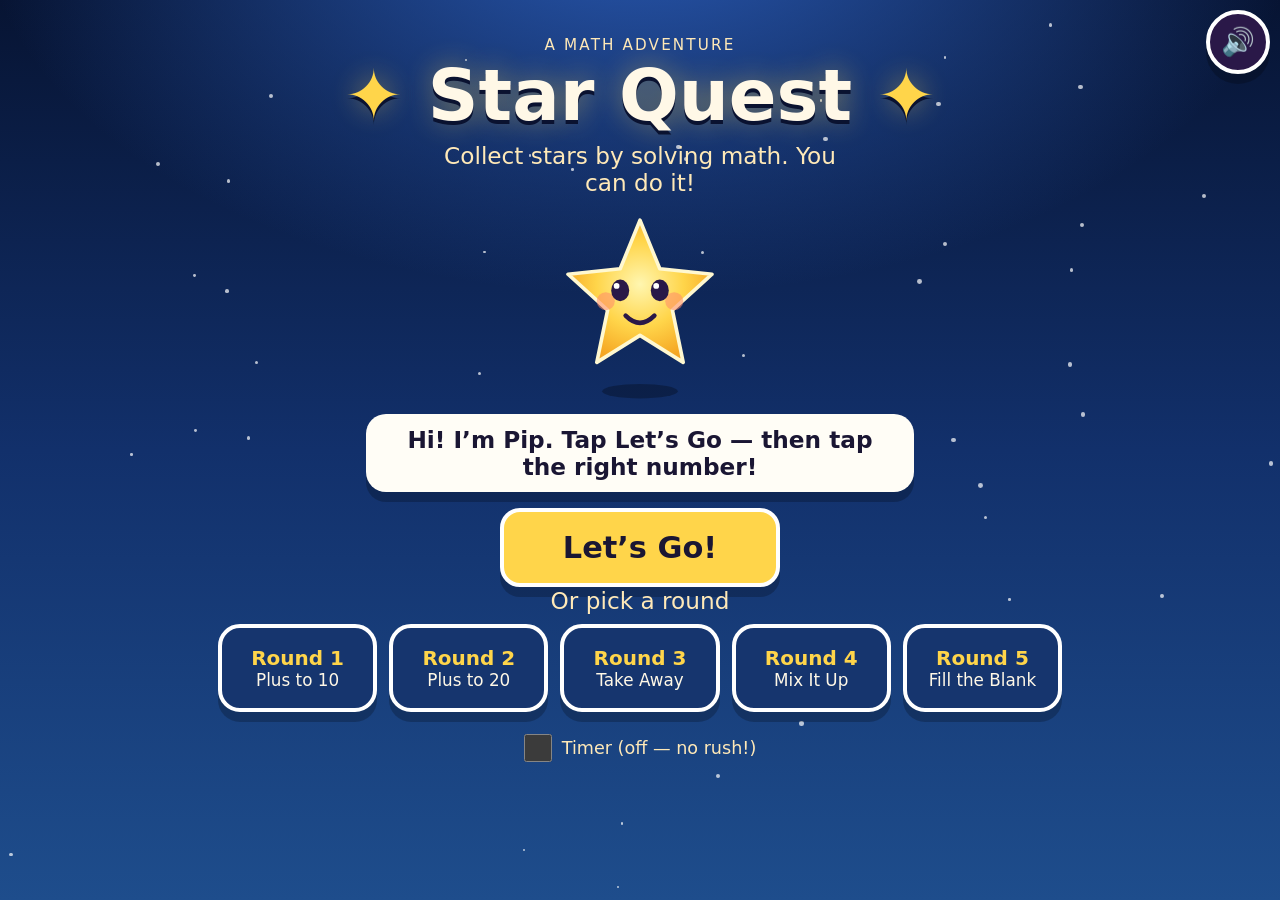
==== index.html @ 15f63126 "Add Star Quest math game." ====
<!DOCTYPE html>
<html lang="en">
<head>
  <meta charset="UTF-8" />
  <meta name="viewport" content="width=device-width, initial-scale=1, maximum-scale=5, viewport-fit=cover" />
  <meta name="color-scheme" content="dark" />
  <meta name="theme-color" content="#0b1b4a" />
  <title>Star Quest</title>
  <link rel="icon" href="assets/star.svg" type="image/svg+xml" />
  <link rel="stylesheet" href="css/style.css" />
  <!--
    Star Quest — a local math game for ages ~7.
    Open this file by double-clicking it. No internet or install needed.
    Tweak question counts and difficulty in js/game.js (look for TWEAK THESE).
  -->
</head>
<body>
  <div id="sky" aria-hidden="true"></div>

  <button id="btn-mute" class="icon-btn" type="button" aria-pressed="false" aria-label="Sound is on. Tap to mute.">
    <span class="icon-sound" data-on="🔊" data-off="🔇">🔊</span>
  </button>

  <!-- START -->
  <section id="screen-start" class="screen active" aria-label="Start screen">
    <p class="eyebrow">A math adventure</p>
    <h1 class="title">
      <span class="title-star" aria-hidden="true">✦</span>
      Star Quest
      <span class="title-star" aria-hidden="true">✦</span>
    </h1>
    <p class="tagline">Collect stars by solving math. You can do it!</p>

    <div class="hero-wrap" aria-hidden="true">
      <div class="hero mood-wave" data-hero>
        <!-- friendly star buddy: simple SVG, not scary -->
        <svg viewBox="0 0 200 220" class="hero-svg" role="img">
          <defs>
            <radialGradient id="starGlow" cx="50%" cy="45%" r="55%">
              <stop offset="0%" stop-color="#fff6b0" />
              <stop offset="55%" stop-color="#ffd54a" />
              <stop offset="100%" stop-color="#f5a623" />
            </radialGradient>
          </defs>
          <ellipse class="hero-shadow" cx="100" cy="208" rx="42" ry="8" fill="#000" opacity="0.28" />
          <polygon class="hero-body" points="100,18 122,72 180,78 136,118 148,176 100,146 52,176 64,118 20,78 78,72" fill="url(#starGlow)" stroke="#fff8d0" stroke-width="4" stroke-linejoin="round" />
          <circle class="blush l" cx="62" cy="108" r="10" fill="#ff8a6a" opacity="0.55" />
          <circle class="blush r" cx="138" cy="108" r="10" fill="#ff8a6a" opacity="0.55" />
          <g class="eyes">
            <ellipse class="eye l" cx="78" cy="96" rx="10" ry="12" fill="#2a1848" />
            <ellipse class="eye r" cx="122" cy="96" rx="10" ry="12" fill="#2a1848" />
            <circle class="shine" cx="74" cy="91" r="3.2" fill="#fff" />
            <circle class="shine" cx="118" cy="91" r="3.2" fill="#fff" />
          </g>
          <path class="mouth smile" d="M84 124 Q100 140 116 124" fill="none" stroke="#2a1848" stroke-width="5" stroke-linecap="round" />
          <path class="mouth oops" d="M92 126 Q100 118 108 126 Q100 136 92 126" fill="#2a1848" />
          <ellipse class="mouth wow" cx="100" cy="128" rx="10" ry="12" fill="#2a1848" />
        </svg>
      </div>
    </div>

    <p id="speech-start" class="speech" role="status">Hi! I’m Pip. Tap Let’s Go — then tap the right number!</p>

    <button id="btn-start" class="btn primary huge" type="button">Let’s Go!</button>

    <p class="pick-label">Or pick a round</p>
    <div class="round-grid" id="round-picks"></div>

    <label class="toggle-row" for="toggle-timer">
      <input id="toggle-timer" type="checkbox" />
      <span>Timer (off — no rush!)</span>
    </label>
  </section>

  <!-- GAME -->
  <section id="screen-game" class="screen" aria-label="Game" hidden>
    <header class="hud">
      <div class="hearts" id="hearts" aria-live="polite" aria-label="Hearts left"></div>
      <div class="progress" id="progress-stars" aria-label="Question progress"></div>
      <div class="round-chip" id="round-chip">Round 1</div>
    </header>

    <div class="path-wrap" aria-hidden="true">
      <div class="path" id="path"></div>
      <div class="hero mood-think on-path" data-hero>
        <svg viewBox="0 0 200 220" class="hero-svg" role="img">
          <defs>
            <radialGradient id="starGlow2" cx="50%" cy="45%" r="55%">
              <stop offset="0%" stop-color="#fff6b0" />
              <stop offset="55%" stop-color="#ffd54a" />
              <stop offset="100%" stop-color="#f5a623" />
            </radialGradient>
          </defs>
          <ellipse class="hero-shadow" cx="100" cy="208" rx="42" ry="8" fill="#000" opacity="0.28" />
          <polygon class="hero-body" points="100,18 122,72 180,78 136,118 148,176 100,146 52,176 64,118 20,78 78,72" fill="url(#starGlow2)" stroke="#fff8d0" stroke-width="4" stroke-linejoin="round" />
          <circle class="blush l" cx="62" cy="108" r="10" fill="#ff8a6a" opacity="0.55" />
          <circle class="blush r" cx="138" cy="108" r="10" fill="#ff8a6a" opacity="0.55" />
          <g class="eyes">
            <ellipse class="eye l" cx="78" cy="96" rx="10" ry="12" fill="#2a1848" />
            <ellipse class="eye r" cx="122" cy="96" rx="10" ry="12" fill="#2a1848" />
            <circle class="shine" cx="74" cy="91" r="3.2" fill="#fff" />
            <circle class="shine" cx="118" cy="91" r="3.2" fill="#fff" />
          </g>
          <path class="mouth smile" d="M84 124 Q100 140 116 124" fill="none" stroke="#2a1848" stroke-width="5" stroke-linecap="round" />
          <path class="mouth oops" d="M92 126 Q100 118 108 126 Q100 136 92 126" fill="#2a1848" />
          <ellipse class="mouth wow" cx="100" cy="128" rx="10" ry="12" fill="#2a1848" />
        </svg>
      </div>
    </div>

    <p id="speech-game" class="speech" role="status">What is the answer?</p>

    <div class="question-card">
      <p class="q-label" id="q-label">Question 1 of 8</p>
      <p class="question" id="question" aria-live="polite">3 + 4</p>
      <div class="timer" id="timer" hidden>
        <div class="timer-bar" id="timer-bar"></div>
      </div>
    </div>

    <div class="answers" id="answers" role="group" aria-label="Answer choices. Press 1 through 4 on the keyboard."></div>
  </section>

  <!-- END -->
  <section id="screen-end" class="screen" aria-label="Round finished" hidden>
    <h2 class="title small">You did it!</h2>
    <div class="hero-wrap" aria-hidden="true">
      <div class="hero mood-yay" data-hero>
        <svg viewBox="0 0 200 220" class="hero-svg" role="img">
          <defs>
            <radialGradient id="starGlow3" cx="50%" cy="45%" r="55%">
              <stop offset="0%" stop-color="#fff6b0" />
              <stop offset="55%" stop-color="#ffd54a" />
              <stop offset="100%" stop-color="#f5a623" />
            </radialGradient>
          </defs>
          <ellipse class="hero-shadow" cx="100" cy="208" rx="42" ry="8" fill="#000" opacity="0.28" />
          <polygon class="hero-body" points="100,18 122,72 180,78 136,118 148,176 100,146 52,176 64,118 20,78 78,72" fill="url(#starGlow3)" stroke="#fff8d0" stroke-width="4" stroke-linejoin="round" />
          <circle class="blush l" cx="62" cy="108" r="10" fill="#ff8a6a" opacity="0.55" />
          <circle class="blush r" cx="138" cy="108" r="10" fill="#ff8a6a" opacity="0.55" />
          <g class="eyes">
            <ellipse class="eye l" cx="78" cy="96" rx="10" ry="12" fill="#2a1848" />
            <ellipse class="eye r" cx="122" cy="96" rx="10" ry="12" fill="#2a1848" />
            <circle class="shine" cx="74" cy="91" r="3.2" fill="#fff" />
            <circle class="shine" cx="118" cy="91" r="3.2" fill="#fff" />
          </g>
          <path class="mouth smile" d="M84 124 Q100 140 116 124" fill="none" stroke="#2a1848" stroke-width="5" stroke-linecap="round" />
          <path class="mouth oops" d="M92 126 Q100 118 108 126 Q100 136 92 126" fill="#2a1848" />
          <ellipse class="mouth wow" cx="100" cy="128" rx="10" ry="12" fill="#2a1848" />
        </svg>
      </div>
    </div>
    <p id="end-stars" class="end-stars">7 stars</p>
    <p id="speech-end" class="speech" role="status">Wow! You collected so many stars!</p>
    <div class="end-actions">
      <button id="btn-again" class="btn primary huge" type="button">Play again</button>
      <button id="btn-next" class="btn secondary huge" type="button">Next round</button>
      <button id="btn-picks" class="btn ghost" type="button">Pick a round</button>
    </div>
  </section>

  <div id="confetti" aria-hidden="true"></div>

  <script src="js/game.js"></script>
</body>
</html>
---- css/style.css ----
/* Star Quest styles — high contrast, big tap targets, no webfonts (works offline). */

:root {
  --sky-top: #071433;
  --sky-mid: #12306b;
  --sky-bot: #1e4d8c;
  --cream: #fff8e7;
  --cream-soft: #ffe9b8;
  --gold: #ffd54a;
  --gold-deep: #f0a202;
  --ink: #1a1633;
  --ink-soft: #3d3460;
  --coral: #ff6b5a;
  --mint: #2ecc7a;
  --pink: #ff5d7a;
  --btn-face: #fffdf6;
  --shadow: 0 10px 0 rgba(0, 0, 0, 0.22);
  --radius: 22px;
  --focus: 0 0 0 4px #fff, 0 0 0 8px #ffd54a;
}

* { box-sizing: border-box; margin: 0; padding: 0; }

html, body {
  min-height: 100%;
  background: var(--sky-top);
  color: var(--cream);
  font-family: "Trebuchet MS", "Segoe UI", "Avenir Next", "Gill Sans", system-ui, sans-serif;
  -webkit-tap-highlight-color: transparent;
  user-select: none;
}

body {
  min-height: 100dvh;
  overflow-x: hidden;
  background:
    radial-gradient(1200px 700px at 50% -10%, #2a5cb8 0%, transparent 55%),
    linear-gradient(180deg, var(--sky-top) 0%, var(--sky-mid) 50%, var(--sky-bot) 100%);
}

button, input { font: inherit; color: inherit; }

/* ===== starfield ===== */
#sky {
  position: fixed;
  inset: 0;
  pointer-events: none;
  z-index: 0;
  overflow: hidden;
}
.sky-dot {
  position: absolute;
  width: 3px;
  height: 3px;
  background: #fff;
  border-radius: 50%;
  opacity: 0.7;
  animation: twinkle 2.8s ease-in-out infinite;
}
@keyframes twinkle {
  0%, 100% { opacity: 0.25; transform: scale(0.8); }
  50% { opacity: 1; transform: scale(1.4); }
}

/* ===== screens ===== */
.screen {
  position: relative;
  z-index: 1;
  max-width: 880px;
  margin: 0 auto;
  padding: 20px 18px 32px;
  min-height: 100dvh;
  display: none;
  flex-direction: column;
  align-items: center;
  text-align: center;
}
.screen.active { display: flex; }

.eyebrow {
  letter-spacing: 0.14em;
  text-transform: uppercase;
  font-size: 0.95rem;
  color: var(--cream-soft);
  margin-top: 8px;
}
.title {
  font-size: clamp(2.6rem, 9vw, 4.4rem);
  line-height: 1.05;
  text-shadow: 0 4px 0 #0a1230, 0 0 28px rgba(255, 213, 74, 0.45);
  margin: 6px 0 8px;
}
.title.small { font-size: clamp(2rem, 7vw, 3.2rem); }
.title-star { color: var(--gold); }
.tagline, .pick-label {
  font-size: clamp(1.15rem, 3.4vw, 1.45rem);
  color: var(--cream-soft);
  max-width: 28ch;
}

/* ===== hero ===== */
.hero-wrap { margin: 8px 0 4px; }
.hero {
  width: min(180px, 42vw);
  margin: 0 auto;
  animation: floaty 2.6s ease-in-out infinite;
}
.hero.on-path {
  position: absolute;
  bottom: 18px;
  width: min(78px, 14vw);
  margin: 0;
  transition: left 0.45s ease;
  z-index: 2;
}
.hero-svg { width: 100%; height: auto; display: block; overflow: visible; }
.mouth.oops, .mouth.wow { display: none; }
.hero.mood-oops .mouth.smile,
.hero.mood-yay .mouth.smile { display: none; }
.hero.mood-oops .mouth.oops { display: block; }
.hero.mood-yay .mouth.wow { display: block; }
.hero.mood-wave { animation: wave 1.6s ease-in-out infinite; }
.hero.mood-yay { animation: hop 0.7s ease-in-out infinite; }
@keyframes floaty {
  0%, 100% { transform: translateY(0); }
  50% { transform: translateY(-10px); }
}
@keyframes wave {
  0%, 100% { transform: rotate(-6deg); }
  50% { transform: rotate(6deg); }
}
@keyframes hop {
  0%, 100% { transform: translateY(0) scale(1); }
  50% { transform: translateY(-14px) scale(1.06); }
}

/* ===== speech ===== */
.speech {
  background: var(--btn-face);
  color: var(--ink);
  border-radius: 20px;
  padding: 12px 18px;
  font-size: clamp(1.15rem, 3.2vw, 1.45rem);
  font-weight: 700;
  max-width: 34ch;
  box-shadow: var(--shadow);
  margin: 8px 0 16px;
  min-height: 3.1em;
  display: flex;
  align-items: center;
  justify-content: center;
}

/* ===== buttons ===== */
.btn {
  border: 4px solid #fff;
  border-radius: 20px;
  padding: 16px 28px;
  min-height: 68px;
  min-width: min(100%, 280px);
  font-size: 1.55rem;
  font-weight: 800;
  cursor: pointer;
  box-shadow: var(--shadow);
  touch-action: manipulation;
  transition: transform 0.08s ease, filter 0.08s ease;
}
.btn.huge { font-size: clamp(1.5rem, 4.5vw, 1.9rem); padding: 18px 32px; }
.btn.primary { background: var(--gold); color: var(--ink); }
.btn.secondary { background: #7ad7ff; color: var(--ink); }
.btn.ghost {
  background: transparent;
  color: var(--cream);
  box-shadow: none;
  min-width: auto;
  min-height: 56px;
  border-color: rgba(255,255,255,0.45);
}
.btn:hover { filter: brightness(1.06); }
.btn:active { transform: translateY(4px); box-shadow: 0 6px 0 rgba(0,0,0,0.2); }
.btn:focus-visible { outline: none; box-shadow: var(--shadow), var(--focus); }

.icon-btn {
  position: fixed;
  top: 10px;
  right: 10px;
  z-index: 5;
  width: 64px;
  height: 64px;
  border-radius: 50%;
  border: 4px solid #fff;
  background: #2a1848;
  font-size: 1.7rem;
  cursor: pointer;
  box-shadow: var(--shadow);
  touch-action: manipulation;
}
.icon-btn:focus-visible { outline: none; box-shadow: var(--focus); }
.icon-btn[aria-pressed="true"] { background: #4a3060; }

.round-grid {
  width: 100%;
  display: grid;
  grid-template-columns: repeat(2, minmax(0, 1fr));
  gap: 12px;
  margin: 10px 0 18px;
}
.round-card {
  background: #16356e;
  border: 4px solid #fff;
  border-radius: var(--radius);
  padding: 14px 10px;
  min-height: 88px;
  color: var(--cream);
  cursor: pointer;
  box-shadow: var(--shadow);
  touch-action: manipulation;
  text-align: center;
}
.round-card strong {
  display: block;
  font-size: 1.25rem;
  color: var(--gold);
}
.round-card span { font-size: 1.05rem; }
.round-card:active { transform: translateY(3px); }
.round-card:focus-visible { outline: none; box-shadow: var(--focus); }

.toggle-row {
  display: flex;
  align-items: center;
  gap: 10px;
  font-size: 1.1rem;
  color: var(--cream-soft);
  margin-top: 4px;
  cursor: pointer;
}
.toggle-row input {
  width: 28px;
  height: 28px;
  accent-color: var(--gold);
}

/* ===== HUD / game ===== */
.hud {
  width: 100%;
  display: grid;
  grid-template-columns: auto 1fr auto;
  align-items: center;
  gap: 8px;
  margin: 8px 0 4px;
  padding-right: 72px; /* room for mute */
}
.hearts { display: flex; gap: 4px; font-size: 2rem; letter-spacing: 1px; }
.hearts .lost { opacity: 0.22; filter: grayscale(1); }
.progress { display: flex; justify-content: center; gap: 5px; flex-wrap: wrap; }
.progress .pip {
  width: 22px;
  height: 22px;
  border-radius: 50%;
  background: rgba(255,255,255,0.18);
  border: 2px solid #fff;
}
.progress .pip.done { background: var(--gold); box-shadow: 0 0 10px var(--gold); }
.progress .pip.now { background: #fff; transform: scale(1.15); }
.round-chip {
  background: #2a1848;
  border: 3px solid #fff;
  border-radius: 999px;
  padding: 6px 12px;
  font-weight: 800;
  font-size: 0.95rem;
  white-space: nowrap;
}

.path-wrap {
  position: relative;
  width: 100%;
  height: 118px;
  margin: 6px 0 4px;
}
.path {
  position: absolute;
  left: 4%;
  right: 4%;
  top: 46px;
  height: 14px;
  background: linear-gradient(90deg, #7ad7ff, #b388ff);
  border-radius: 999px;
  box-shadow: 0 4px 0 rgba(0,0,0,0.2);
}
.path-node {
  position: absolute;
  top: 32px;
  width: 42px;
  height: 42px;
  margin-left: -21px;
  border-radius: 50%;
  background: #16356e;
  border: 4px solid #fff;
  display: grid;
  place-items: center;
  font-size: 1.15rem;
  color: var(--gold);
  box-shadow: 0 4px 0 rgba(0,0,0,0.2);
}
.path-node.done { background: var(--gold); color: var(--ink); }
.path-node.now { transform: scale(1.12); box-shadow: 0 0 0 4px rgba(255,213,74,0.35); }

.question-card {
  width: 100%;
  background: var(--btn-face);
  color: var(--ink);
  border-radius: 28px;
  padding: 16px 12px 20px;
  box-shadow: var(--shadow);
  margin: 6px 0 16px;
}
.q-label {
  font-size: 1.05rem;
  color: var(--ink-soft);
  font-weight: 700;
}
.question {
  font-size: clamp(3rem, 12vw, 5.4rem);
  font-weight: 800;
  letter-spacing: 0.02em;
  line-height: 1.1;
  margin: 4px 0 0;
}
.blank {
  display: inline-block;
  min-width: 0.85em;
  border-bottom: 8px solid var(--gold-deep);
  color: var(--gold-deep);
  padding: 0 4px;
}

.timer {
  height: 12px;
  background: #ead9a8;
  border-radius: 999px;
  overflow: hidden;
  margin-top: 12px;
}
.timer-bar {
  height: 100%;
  width: 100%;
  background: var(--coral);
  transform-origin: left center;
}

.answers {
  width: 100%;
  display: grid;
  grid-template-columns: 1fr 1fr;
  gap: 14px;
}
.answer {
  min-height: 92px;
  border-radius: 22px;
  border: 4px solid #fff;
  background: #fffdf6;
  color: var(--ink);
  font-size: clamp(2rem, 7vw, 2.8rem);
  font-weight: 800;
  cursor: pointer;
  box-shadow: var(--shadow);
  touch-action: manipulation;
  position: relative;
}
.answer .key-hint {
  position: absolute;
  top: 8px;
  left: 10px;
  font-size: 0.95rem;
  color: var(--ink-soft);
}
.answer:active { transform: translateY(4px); box-shadow: 0 6px 0 rgba(0,0,0,0.2); }
.answer:focus-visible { outline: none; box-shadow: var(--shadow), var(--focus); }
.answer.correct { background: var(--mint); color: #08351c; }
.answer.wrong { background: var(--coral); color: #fff; }
.answer:disabled { cursor: default; }
.answer.used-wrong { opacity: 0.45; }

.shake { animation: shake 0.4s ease; }
@keyframes shake {
  0%, 100% { transform: translateX(0); }
  25% { transform: translateX(-10px); }
  75% { transform: translateX(10px); }
}

/* ===== end ===== */
.end-stars {
  font-size: clamp(2.2rem, 7vw, 3.2rem);
  font-weight: 800;
  color: var(--gold);
  text-shadow: 0 3px 0 #0a1230;
  margin: 4px 0;
}
.end-actions {
  display: flex;
  flex-direction: column;
  align-items: center;
  gap: 12px;
  width: 100%;
}

/* ===== confetti ===== */
#confetti {
  position: fixed;
  inset: 0;
  pointer-events: none;
  z-index: 8;
  overflow: hidden;
}
.confetti-bit {
  position: absolute;
  top: -20px;
  font-size: 22px;
  animation: fall 1.3s ease-in forwards;
}
@keyframes fall {
  to { transform: translateY(110vh) rotate(360deg); opacity: 0.2; }
}

/* tablet / laptop breathing room */
@media (min-width: 720px) {
  .screen { padding-top: 28px; }
  .round-grid { grid-template-columns: repeat(5, minmax(0, 1fr)); }
  .answers { gap: 18px; }
  .answer { min-height: 108px; }
  .hero.on-path { width: 88px; }
}

@media (max-width: 420px) {
  .hud { grid-template-columns: 1fr; justify-items: center; padding-right: 0; margin-top: 56px; }
  .path-node { width: 32px; height: 32px; margin-left: -16px; font-size: 0.95rem; }
  .hero.on-path { width: 58px; bottom: 22px; }
}

@media (prefers-reduced-motion: reduce) {
  *, *::before, *::after {
    animation-duration: 0.01ms !important;
    animation-iteration-count: 1 !important;
    transition-duration: 0.01ms !important;
  }
}
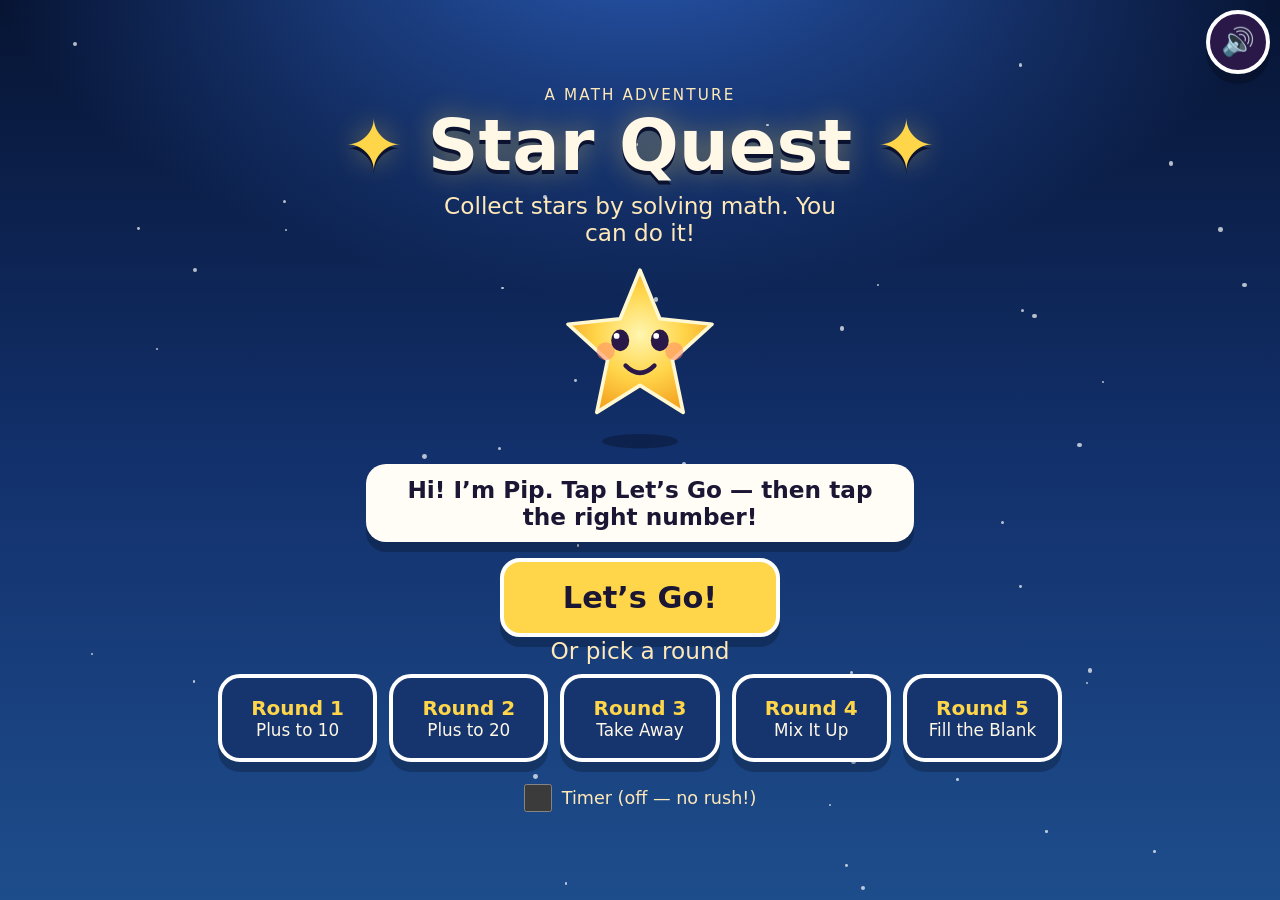
==== commit e5da5699: "Fix Star Quest hearts, timer label, and mute overlap. Emoji hearts ignored the grey-out style on pho" ====
--- a/index.html
+++ b/index.html
@@ -68,7 +68,7 @@
 
     <label class="toggle-row" for="toggle-timer">
       <input id="toggle-timer" type="checkbox" />
-      <span>Timer (off — no rush!)</span>
+      <span id="timer-label">Timer (off — no rush!)</span>
     </label>
   </section>
 
--- a/css/style.css
+++ b/css/style.css
@@ -76,6 +76,10 @@
   text-align: center;
 }
 .screen.active { display: flex; }
+#screen-start,
+#screen-end {
+  padding-top: 78px; /* keep titles out from under the mute button */
+}
 
 .eyebrow {
   letter-spacing: 0.14em;
@@ -252,7 +256,8 @@
   padding-right: 72px; /* room for mute */
 }
 .hearts { display: flex; gap: 4px; font-size: 2rem; letter-spacing: 1px; }
-.hearts .lost { opacity: 0.22; filter: grayscale(1); }
+.hearts .heart { color: #ff5d7a; text-shadow: 0 2px 0 rgba(0,0,0,0.25); }
+.hearts .heart.lost { color: #6a5a78; opacity: 0.4; filter: none; }
 .progress { display: flex; justify-content: center; gap: 5px; flex-wrap: wrap; }
 .progress .pip {
   width: 22px;
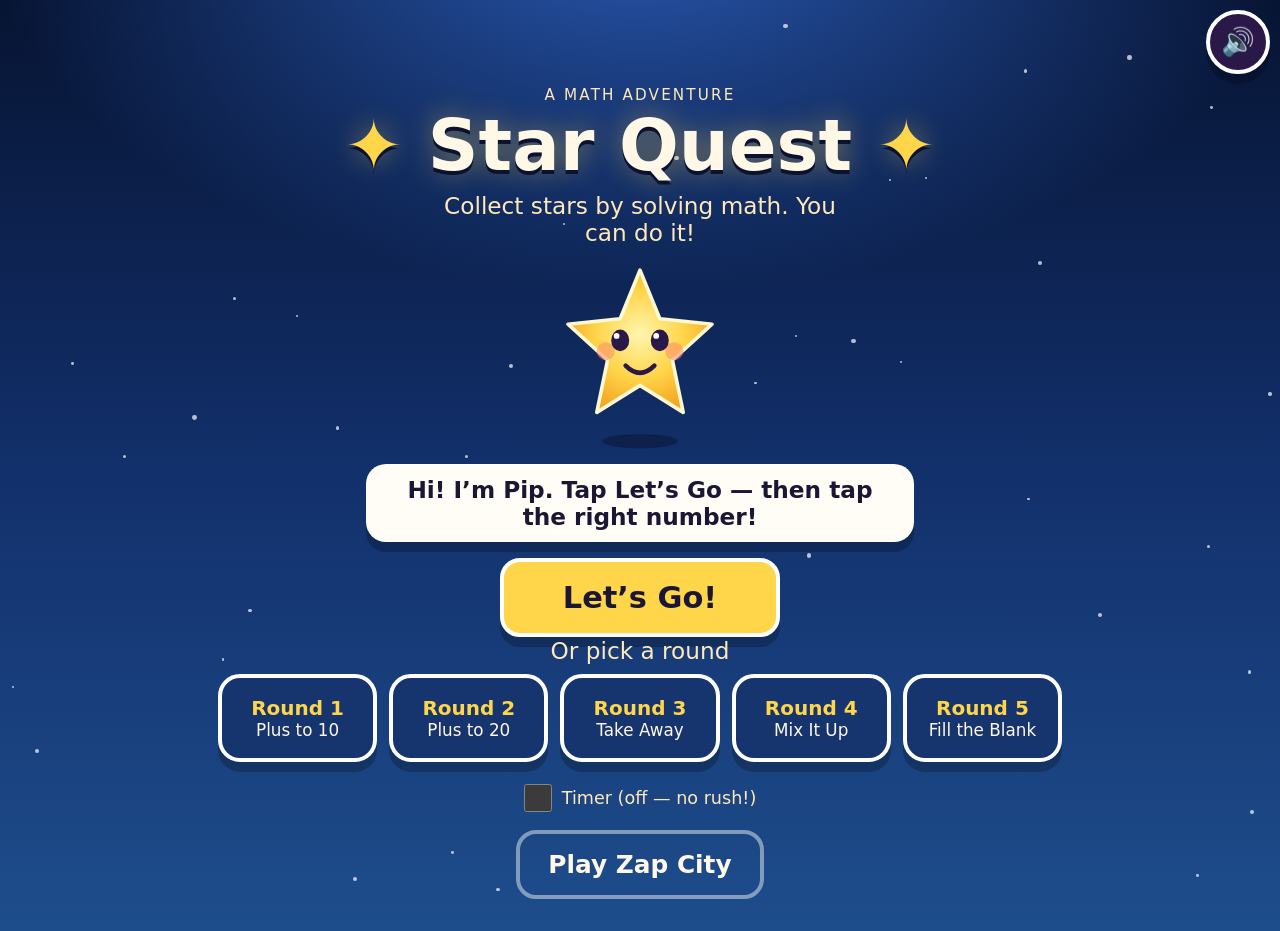
==== commit 84949ab8: "Add Zap City, a falling-sum laser game for age 7. Problems fall toward the skyline; kids tap the ans" ====
--- a/index.html
+++ b/index.html
@@ -70,6 +70,8 @@
       <input id="toggle-timer" type="checkbox" />
       <span id="timer-label">Timer (off — no rush!)</span>
     </label>
+
+    <a href="zap-city/" class="btn ghost" id="link-zap-city">Play Zap City</a>
   </section>
 
   <!-- GAME -->
--- a/css/style.css
+++ b/css/style.css
@@ -245,6 +245,15 @@
   accent-color: var(--gold);
 }
 
+#link-zap-city {
+  display: inline-flex;
+  align-items: center;
+  justify-content: center;
+  margin-top: 18px;
+  min-width: auto;
+  text-decoration: none;
+}
+
 /* ===== HUD / game ===== */
 .hud {
   width: 100%;
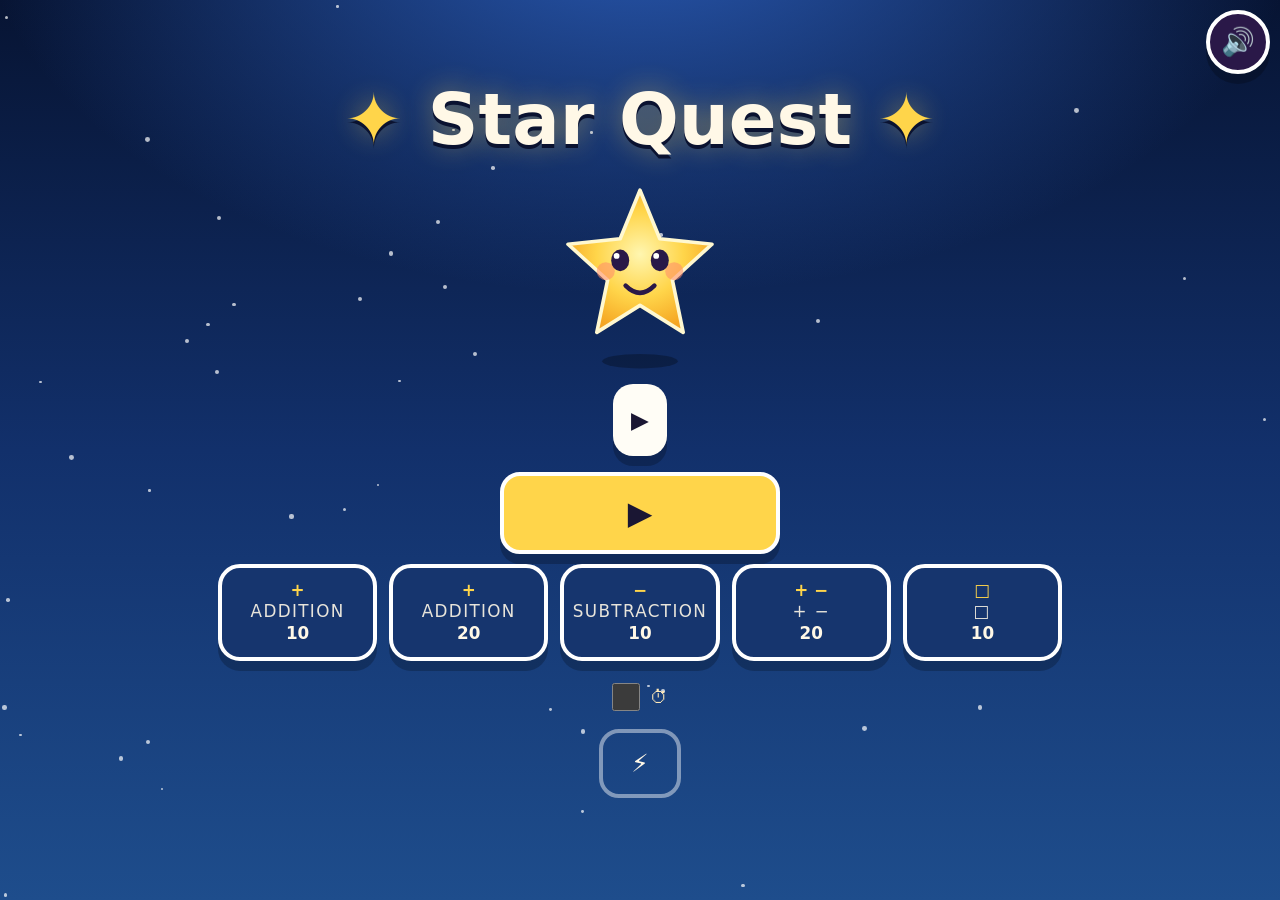
==== commit 4e81475b: "Kid-first labels and a long zap then blast. Plus and Take Away are now Addition and Subtraction. Hom" ====
--- a/index.html
+++ b/index.html
@@ -7,11 +7,11 @@
   <meta name="theme-color" content="#0b1b4a" />
   <title>Star Quest</title>
   <link rel="icon" href="assets/star.svg" type="image/svg+xml" />
-  <link rel="stylesheet" href="css/style.css" />
+  <link rel="stylesheet" href="css/style.css?v=kids1" />
   <!--
     Star Quest — a local math game for ages ~7.
     Open this file by double-clicking it. No internet or install needed.
-    Tweak question counts and difficulty in js/game.js (look for TWEAK THESE).
+    Tweak question counts and difficulty in js/game.js?v=kids1 (look for TWEAK THESE).
   -->
 </head>
 <body>
@@ -23,14 +23,12 @@
 
   <!-- START -->
   <section id="screen-start" class="screen active" aria-label="Start screen">
-    <p class="eyebrow">A math adventure</p>
     <h1 class="title">
       <span class="title-star" aria-hidden="true">✦</span>
       Star Quest
       <span class="title-star" aria-hidden="true">✦</span>
     </h1>
-    <p class="tagline">Collect stars by solving math. You can do it!</p>
-
+    
     <div class="hero-wrap" aria-hidden="true">
       <div class="hero mood-wave" data-hero>
         <!-- friendly star buddy: simple SVG, not scary -->
@@ -59,19 +57,18 @@
       </div>
     </div>
 
-    <p id="speech-start" class="speech" role="status">Hi! I’m Pip. Tap Let’s Go — then tap the right number!</p>
+    <p id="speech-start" class="speech" role="status">▶</p>
 
-    <button id="btn-start" class="btn primary huge" type="button">Let’s Go!</button>
+    <button id="btn-start" class="btn primary huge" type="button">▶</button>
 
-    <p class="pick-label">Or pick a round</p>
     <div class="round-grid" id="round-picks"></div>
 
     <label class="toggle-row" for="toggle-timer">
       <input id="toggle-timer" type="checkbox" />
-      <span id="timer-label">Timer (off — no rush!)</span>
+      <span id="timer-label">⏱</span>
     </label>
 
-    <a href="zap-city/" class="btn ghost" id="link-zap-city">Play Zap City</a>
+    <a href="zap-city/" class="btn ghost" id="link-zap-city">⚡</a>
   </section>
 
   <!-- GAME -->
@@ -110,10 +107,10 @@
       </div>
     </div>
 
-    <p id="speech-game" class="speech" role="status">What is the answer?</p>
+    <p id="speech-game" class="speech" hidden role="status"></p>
 
     <div class="question-card">
-      <p class="q-label" id="q-label">Question 1 of 8</p>
+      <p class="q-label" id="q-label">1 / 8</p>
       <p class="question" id="question" aria-live="polite">3 + 4</p>
       <div class="timer" id="timer" hidden>
         <div class="timer-bar" id="timer-bar"></div>
@@ -125,7 +122,7 @@
 
   <!-- END -->
   <section id="screen-end" class="screen" aria-label="Round finished" hidden>
-    <h2 class="title small">You did it!</h2>
+    <h2 class="title small">★</h2>
     <div class="hero-wrap" aria-hidden="true">
       <div class="hero mood-yay" data-hero>
         <svg viewBox="0 0 200 220" class="hero-svg" role="img">
@@ -152,17 +149,17 @@
         </svg>
       </div>
     </div>
-    <p id="end-stars" class="end-stars">7 stars</p>
-    <p id="speech-end" class="speech" role="status">Wow! You collected so many stars!</p>
+    <p id="end-stars" class="end-stars">★ 7 / 8</p>
+    <p id="speech-end" class="speech" hidden role="status"></p>
     <div class="end-actions">
-      <button id="btn-again" class="btn primary huge" type="button">Play again</button>
-      <button id="btn-next" class="btn secondary huge" type="button">Next round</button>
-      <button id="btn-picks" class="btn ghost" type="button">Pick a round</button>
+      <button id="btn-again" class="btn primary huge" type="button">↻</button>
+      <button id="btn-next" class="btn secondary huge" type="button">▶</button>
+      <button id="btn-picks" class="btn ghost" type="button">+ −</button>
     </div>
   </section>
 
   <div id="confetti" aria-hidden="true"></div>
 
-  <script src="js/game.js"></script>
+  <script src="js/game.js?v=kids1"></script>
 </body>
 </html>
--- a/css/style.css
+++ b/css/style.css
@@ -460,3 +460,26 @@
     transition-duration: 0.01ms !important;
   }
 }
+
+.round-card {
+  display: flex;
+  flex-direction: column;
+  align-items: center;
+  justify-content: center;
+  gap: 2px;
+}
+.round-sym {
+  display: block;
+  font-size: 2.2rem;
+  font-weight: 900;
+  line-height: 1;
+  color: var(--gold);
+}
+.round-word {
+  font-size: 0.72rem;
+  letter-spacing: 0.08em;
+  text-transform: uppercase;
+  opacity: 0.9;
+}
+.round-num { font-size: 1.15rem; font-weight: 800; }
+.btn.huge { letter-spacing: 0; font-size: 2rem; }
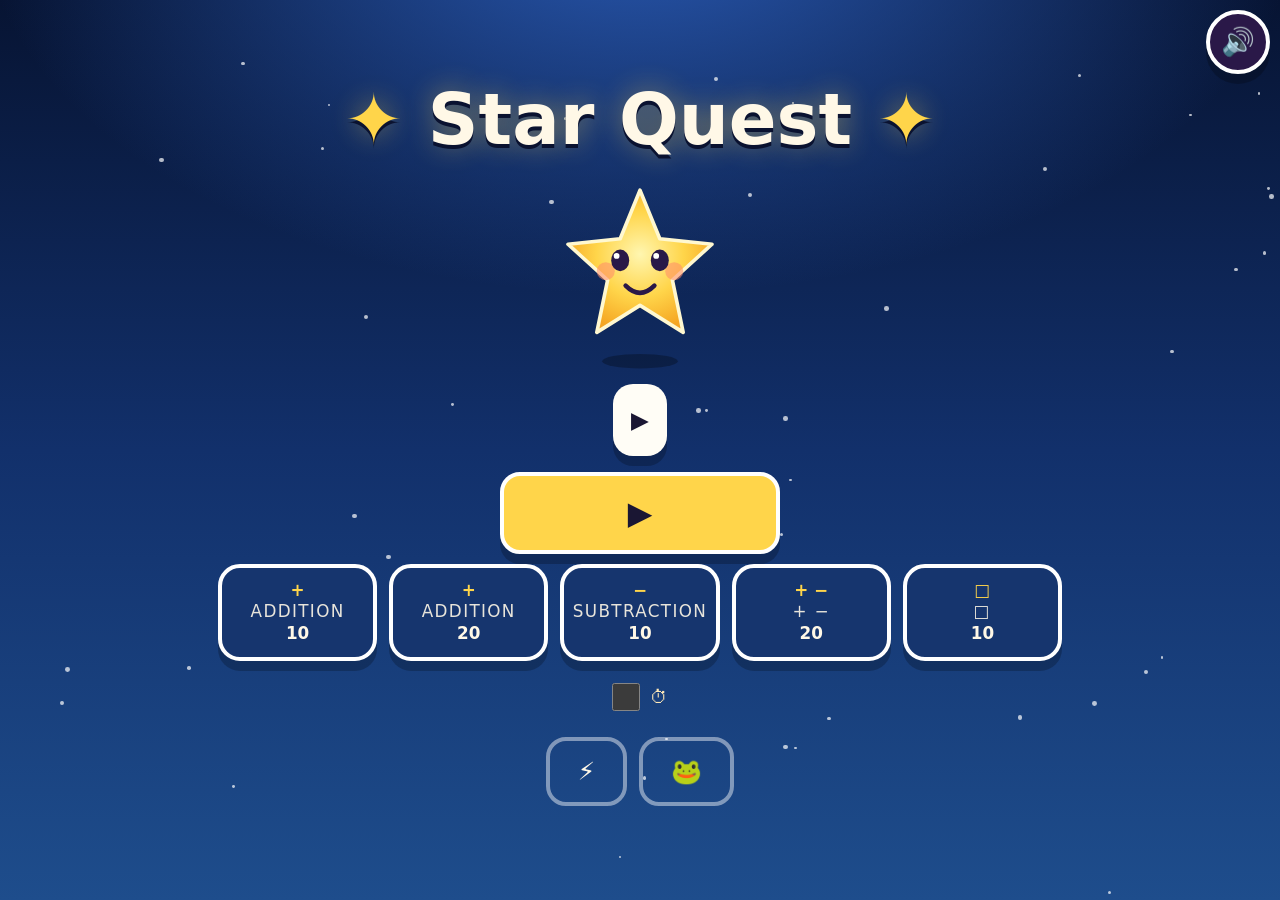
==== commit a0bc93a6: "Add Lily Hop, a pond-hopping math game." ====
--- a/index.html
+++ b/index.html
@@ -68,7 +68,10 @@
       <span id="timer-label">⏱</span>
     </label>
 
-    <a href="zap-city/" class="btn ghost" id="link-zap-city">⚡</a>
+    <nav class="more-games" aria-label="More games">
+      <a href="zap-city/" class="btn ghost" id="link-zap-city">⚡</a>
+      <a href="lily-hop/" class="btn ghost" id="link-lily-hop">🐸</a>
+    </nav>
   </section>
 
   <!-- GAME -->
--- a/css/style.css
+++ b/css/style.css
@@ -245,7 +245,8 @@
   accent-color: var(--gold);
 }
 
-#link-zap-city {
+#link-zap-city,
+#link-lily-hop {
   display: inline-flex;
   align-items: center;
   justify-content: center;
@@ -253,6 +254,13 @@
   min-width: auto;
   text-decoration: none;
 }
+.more-games {
+  display: flex;
+  gap: 12px;
+  justify-content: center;
+  margin-top: 8px;
+}
+.more-games .btn { margin-top: 10px; }
 
 /* ===== HUD / game ===== */
 .hud {
